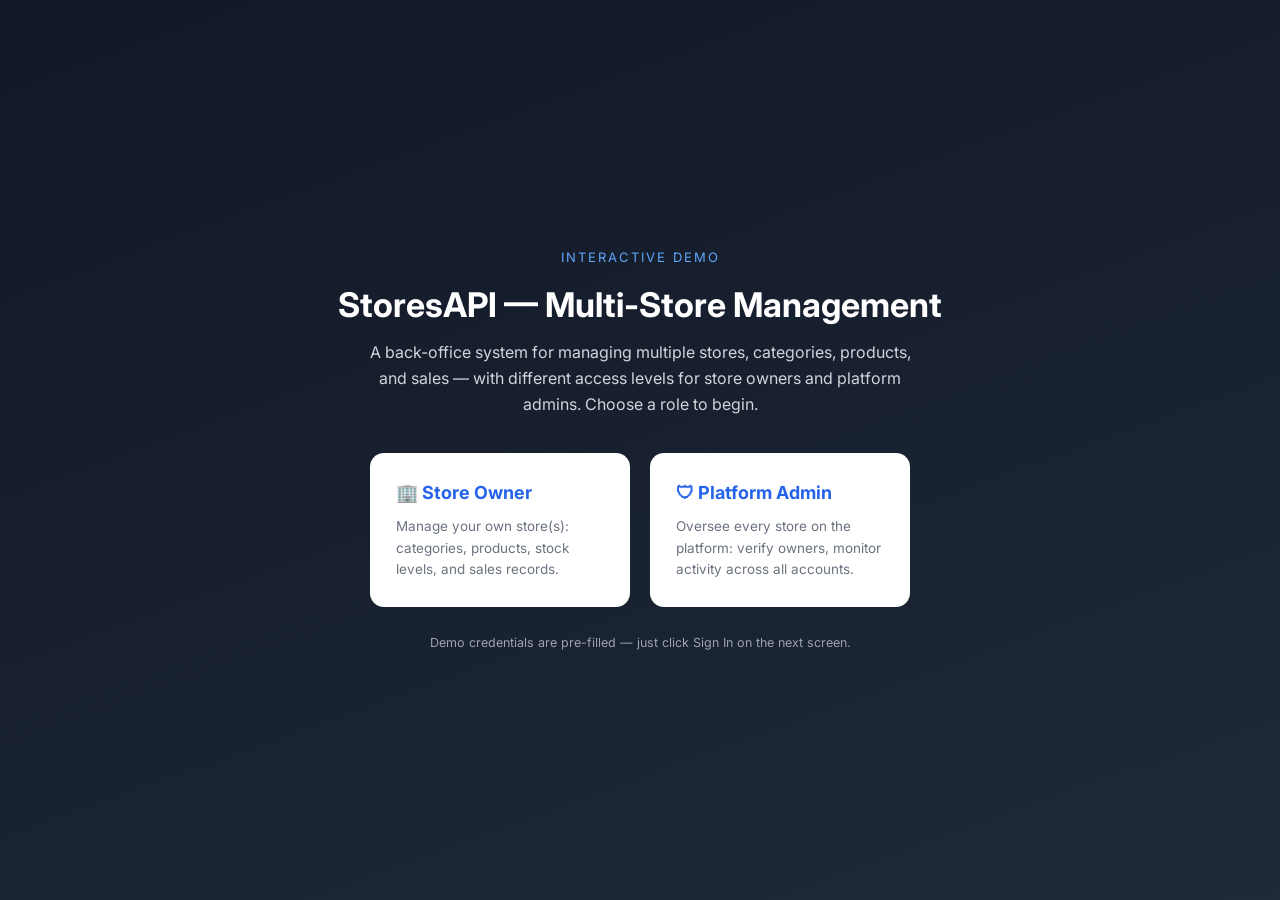
==== index.html @ e863efb7 "Standardized Demo" ====
<!DOCTYPE html>
<html lang="en">
<head>
  <meta charset="UTF-8">
  <meta name="viewport" content="width=device-width, initial-scale=1.0">
  <title>StoresAPI - Web Demo</title>
  <link rel="preconnect" href="https://fonts.googleapis.com">
  <link rel="preconnect" href="https://fonts.gstatic.com" crossorigin>
  <link href="https://fonts.googleapis.com/css2?family=Inter:wght@400;500;600;700&display=swap" rel="stylesheet">
  <link rel="stylesheet" href="assets/css/styles.css">
</head>
<body>
  <!-- App will be rendered here by JavaScript -->

  <script>
    function dcwEnterStore(role){
      document.getElementById('dcwNavigator').remove();
      try{ window.dcwPreferredRole = role; }catch(e){}
    }
    document.addEventListener('DOMContentLoaded', function () {
      // Injected AFTER app.js's synchronous render so it isn't wiped by
      // showLogin()/showDashboard()'s document.body.innerHTML reset.
      var nav = document.createElement('div');
      nav.id = 'dcwNavigator';
      nav.style.cssText = 'position:fixed;inset:0;background:linear-gradient(160deg,#111827,#1F2937);z-index:9999;display:flex;flex-direction:column;align-items:center;justify-content:center;padding:32px;color:#fff;font-family:\'Inter\',sans-serif;';
      nav.innerHTML = '<div style="font-size:13px;letter-spacing:2px;text-transform:uppercase;color:#60A5FA;margin-bottom:10px;">Interactive Demo</div>' +
        '<h1 style="font-size:34px;font-weight:700;margin-bottom:8px;text-align:center;">StoresAPI &mdash; Multi-Store Management</h1>' +
        '<p style="color:#D1D5DB;margin-bottom:36px;text-align:center;max-width:560px;">A back-office system for managing multiple stores, categories, products, and sales &mdash; with different access levels for store owners and platform admins. Choose a role to begin.</p>' +
        '<div style="display:flex;gap:20px;flex-wrap:wrap;justify-content:center;max-width:700px;">' +
        '<div onclick="dcwEnterStore(\'owner\')" style="background:#fff;color:#111827;border-radius:14px;padding:24px;width:260px;cursor:pointer;transition:.2s;border:2px solid transparent;" onmouseover="this.style.borderColor=\'#60A5FA\'" onmouseout="this.style.borderColor=\'transparent\'">' +
        '<h3 style="font-size:18px;margin-bottom:8px;color:#2563EB;">&#127970; Store Owner</h3>' +
        '<p style="font-size:13.5px;color:#6B7280;">Manage your own store(s): categories, products, stock levels, and sales records.</p></div>' +
        '<div onclick="dcwEnterStore(\'admin\')" style="background:#fff;color:#111827;border-radius:14px;padding:24px;width:260px;cursor:pointer;transition:.2s;border:2px solid transparent;" onmouseover="this.style.borderColor=\'#60A5FA\'" onmouseout="this.style.borderColor=\'transparent\'">' +
        '<h3 style="font-size:18px;margin-bottom:8px;color:#2563EB;">&#128737; Platform Admin</h3>' +
        '<p style="font-size:13.5px;color:#6B7280;">Oversee every store on the platform: verify owners, monitor activity across all accounts.</p></div>' +
        '</div>' +
        '<div style="margin-top:26px;font-size:12.5px;color:#9CA3AF;text-align:center;">Demo credentials are pre-filled &mdash; just click Sign In on the next screen.</div>';
      document.body.appendChild(nav);

      // If a session is already active (returning to dashboard), skip the navigator.
      try{ if (api.getSession()) nav.remove(); }catch(e){}
    });
  </script>

  <script>
    document.addEventListener('DOMContentLoaded', function () {
      var badge = document.createElement('div');
      badge.id = 'dcwPoweredBy';
      badge.style.cssText = 'position:fixed;bottom:18px;right:18px;z-index:1000;background:rgba(15,23,42,0.75);color:#f1f5f9;font-size:11.5px;padding:7px 12px;border-radius:20px;letter-spacing:.2px;font-family:inherit;';
      badge.innerHTML = 'Powered by <a href="https://theloftitsolutions.com" target="_blank" rel="noopener" style="color:#f1f5f9;">The Loft IT Solutions</a>';
      document.body.appendChild(badge);
    });
  </script>

  <script src="assets/js/utils.js"></script>
  <script src="assets/js/api.js"></script>
  <script src="assets/js/app.js"></script>
</body>
</html>
---- assets/css/styles.css ----
/* ============================================
   StoresAPI Web Demo - Main Stylesheet
   ============================================ */

:root {
  --primary: #4f46e5;
  --primary-dark: #4338ca;
  --primary-light: #e0e7ff;
  --secondary: #06b6d4;
  --success: #10b981;
  --warning: #f59e0b;
  --danger: #ef4444;
  --dark: #1e293b;
  --gray-50: #f8fafc;
  --gray-100: #f1f5f9;
  --gray-200: #e2e8f0;
  --gray-300: #cbd5e1;
  --gray-400: #94a3b8;
  --gray-500: #64748b;
  --gray-600: #475569;
  --gray-700: #334155;
  --gray-800: #1e293b;
  --gray-900: #0f172a;
  --shadow-sm: 0 1px 2px 0 rgb(0 0 0 / 0.05);
  --shadow: 0 1px 3px 0 rgb(0 0 0 / 0.1), 0 1px 2px -1px rgb(0 0 0 / 0.1);
  --shadow-md: 0 4px 6px -1px rgb(0 0 0 / 0.1), 0 2px 4px -2px rgb(0 0 0 / 0.1);
  --shadow-lg: 0 10px 15px -3px rgb(0 0 0 / 0.1), 0 4px 6px -4px rgb(0 0 0 / 0.1);
  --radius: 0.5rem;
  --radius-lg: 0.75rem;
  --transition: all 0.2s ease;
}

* { margin: 0; padding: 0; box-sizing: border-box; }

html { scroll-behavior: smooth; }

body {
  font-family: 'Inter', -apple-system, BlinkMacSystemFont, 'Segoe UI', Roboto, sans-serif;
  background: var(--gray-50);
  color: var(--gray-800);
  line-height: 1.6;
  min-height: 100vh;
}

/* Layout */
.app-container {
  display: flex;
  min-height: 100vh;
}

/* Sidebar */
.sidebar {
  width: 260px;
  background: var(--gray-900);
  color: white;
  display: flex;
  flex-direction: column;
  position: fixed;
  height: 100vh;
  left: 0;
  top: 0;
  z-index: 100;
  transition: var(--transition);
}

.sidebar-brand {
  padding: 1.5rem;
  border-bottom: 1px solid var(--gray-700);
  display: flex;
  align-items: center;
  gap: 0.75rem;
}

.sidebar-brand .logo {
  width: 36px;
  height: 36px;
  background: var(--primary);
  border-radius: var(--radius);
  display: flex;
  align-items: center;
  justify-content: center;
  font-weight: 700;
  font-size: 1.1rem;
}

.sidebar-brand h1 {
  font-size: 1.1rem;
  font-weight: 600;
}

.sidebar-nav {
  flex: 1;
  padding: 1rem 0.75rem;
  overflow-y: auto;
}

.nav-section {
  margin-bottom: 1.5rem;
}

.nav-section-title {
  font-size: 0.65rem;
  text-transform: uppercase;
  letter-spacing: 0.1em;
  color: var(--gray-400);
  padding: 0 0.75rem;
  margin-bottom: 0.5rem;
}

.nav-item {
  display: flex;
  align-items: center;
  gap: 0.75rem;
  padding: 0.6rem 0.75rem;
  border-radius: var(--radius);
  color: var(--gray-300);
  text-decoration: none;
  font-size: 0.875rem;
  transition: var(--transition);
  cursor: pointer;
  border: none;
  background: none;
  width: 100%;
  text-align: left;
}

.nav-item:hover,
.nav-item.active {
  background: var(--gray-700);
  color: white;
}

.nav-item .icon {
  width: 20px;
  height: 20px;
  opacity: 0.7;
}

.nav-item:hover .icon,
.nav-item.active .icon {
  opacity: 1;
}

.sidebar-footer {
  padding: 1rem 1.5rem;
  border-top: 1px solid var(--gray-700);
  font-size: 0.75rem;
  color: var(--gray-400);
}

/* Main Content */
.main-content {
  flex: 1;
  margin-left: 260px;
  display: flex;
  flex-direction: column;
  min-height: 100vh;
}

/* Top Bar */
.top-bar {
  background: white;
  border-bottom: 1px solid var(--gray-200);
  padding: 0.875rem 1.5rem;
  display: flex;
  align-items: center;
  justify-content: space-between;
  position: sticky;
  top: 0;
  z-index: 50;
}

.top-bar-left {
  display: flex;
  align-items: center;
  gap: 1rem;
}

.page-title {
  font-size: 1.25rem;
  font-weight: 600;
  color: var(--gray-800);
}

.breadcrumb {
  display: flex;
  align-items: center;
  gap: 0.5rem;
  font-size: 0.875rem;
  color: var(--gray-500);
}

.breadcrumb a {
  color: var(--primary);
  text-decoration: none;
}

.breadcrumb a:hover {
  text-decoration: underline;
}

.top-bar-right {
  display: flex;
  align-items: center;
  gap: 1rem;
}

.user-badge {
  display: flex;
  align-items: center;
  gap: 0.5rem;
  padding: 0.4rem 0.75rem;
  background: var(--gray-100);
  border-radius: var(--radius);
  font-size: 0.875rem;
}

.user-badge img {
  width: 28px;
  height: 28px;
  border-radius: 50%;
  object-fit: cover;
}

/* Content Area */
.content-area {
  flex: 1;
  padding: 1.5rem;
  overflow-y: auto;
}

/* Cards */
.card {
  background: white;
  border-radius: var(--radius-lg);
  border: 1px solid var(--gray-200);
  box-shadow: var(--shadow-sm);
  overflow: hidden;
}

.card-header {
  padding: 1.25rem 1.5rem;
  border-bottom: 1px solid var(--gray-200);
  display: flex;
  align-items: center;
  justify-content: space-between;
}

.card-header h2 {
  font-size: 1rem;
  font-weight: 600;
}

.card-body {
  padding: 1.5rem;
}

.card-footer {
  padding: 1rem 1.5rem;
  border-top: 1px solid var(--gray-200);
  background: var(--gray-50);
}

/* Stats Grid */
.stats-grid {
  display: grid;
  grid-template-columns: repeat(auto-fit, minmax(240px, 1fr));
  gap: 1rem;
  margin-bottom: 1.5rem;
}

.stat-card {
  background: white;
  border-radius: var(--radius-lg);
  border: 1px solid var(--gray-200);
  padding: 1.25rem;
  display: flex;
  align-items: flex-start;
  gap: 1rem;
  transition: var(--transition);
}

.stat-card:hover {
  box-shadow: var(--shadow-md);
  transform: translateY(-2px);
}

.stat-icon {
  width: 48px;
  height: 48px;
  border-radius: var(--radius);
  display: flex;
  align-items: center;
  justify-content: center;
  font-size: 1.25rem;
  flex-shrink: 0;
}

.stat-icon.blue { background: var(--primary-light); color: var(--primary); }
.stat-icon.green { background: #d1fae5; color: var(--success); }
.stat-icon.orange { background: #fef3c7; color: var(--warning); }
.stat-icon.red { background: #fee2e2; color: var(--danger); }
.stat-icon.cyan { background: #cffafe; color: var(--secondary); }
.stat-icon.purple { background: #f3e8ff; color: #9333ea; }

.stat-info h3 {
  font-size: 1.5rem;
  font-weight: 700;
  color: var(--gray-800);
  line-height: 1.2;
}

.stat-info p {
  font-size: 0.875rem;
  color: var(--gray-500);
  margin-top: 0.25rem;
}

.stat-change {
  font-size: 0.75rem;
  margin-top: 0.25rem;
  font-weight: 500;
}

.stat-change.positive { color: var(--success); }
.stat-change.negative { color: var(--danger); }

/* Tables */
.table-container {
  overflow-x: auto;
  border-radius: var(--radius-lg);
  border: 1px solid var(--gray-200);
}

table {
  width: 100%;
  border-collapse: collapse;
  font-size: 0.875rem;
}

thead {
  background: var(--gray-50);
}

th {
  padding: 0.875rem 1rem;
  text-align: left;
  font-weight: 600;
  color: var(--gray-600);
  font-size: 0.75rem;
  text-transform: uppercase;
  letter-spacing: 0.05em;
  border-bottom: 1px solid var(--gray-200);
  white-space: nowrap;
}

td {
  padding: 1rem;
  border-bottom: 1px solid var(--gray-100);
  color: var(--gray-700);
  vertical-align: middle;
}

tr:hover td {
  background: var(--gray-50);
}

tr:last-child td {
  border-bottom: none;
}

/* Status Badges */
.badge {
  display: inline-flex;
  align-items: center;
  gap: 0.375rem;
  padding: 0.25rem 0.625rem;
  border-radius: 9999px;
  font-size: 0.75rem;
  font-weight: 500;
}

.badge::before {
  content: '';
  width: 6px;
  height: 6px;
  border-radius: 50%;
  display: inline-block;
}

.badge-success {
  background: #d1fae5;
  color: #065f46;
}
.badge-success::before { background: var(--success); }

.badge-danger {
  background: #fee2e2;
  color: #991b1b;
}
.badge-danger::before { background: var(--danger); }

.badge-warning {
  background: #fef3c7;
  color: #92400e;
}
.badge-warning::before { background: var(--warning); }

.badge-info {
  background: #dbeafe;
  color: #1e40af;
}
.badge-info::before { background: #3b82f6; }

/* Buttons */
.btn {
  display: inline-flex;
  align-items: center;
  justify-content: center;
  gap: 0.5rem;
  padding: 0.5rem 1rem;
  border-radius: var(--radius);
  font-size: 0.875rem;
  font-weight: 500;
  cursor: pointer;
  transition: var(--transition);
  border: 1px solid transparent;
  text-decoration: none;
  white-space: nowrap;
}

.btn-sm { padding: 0.375rem 0.75rem; font-size: 0.8125rem; }
.btn-lg { padding: 0.625rem 1.25rem; font-size: 1rem; }

.btn-primary {
  background: var(--primary);
  color: white;
  border-color: var(--primary);
}
.btn-primary:hover { background: var(--primary-dark); }

.btn-secondary {
  background: white;
  color: var(--gray-700);
  border-color: var(--gray-300);
}
.btn-secondary:hover { background: var(--gray-50); border-color: var(--gray-400); }

.btn-danger {
  background: var(--danger);
  color: white;
  border-color: var(--danger);
}
.btn-danger:hover { background: #dc2626; }

.btn-success {
  background: var(--success);
  color: white;
  border-color: var(--success);
}
.btn-success:hover { background: #059669; }

.btn-ghost {
  background: transparent;
  color: var(--gray-600);
  border-color: transparent;
}
.btn-ghost:hover { background: var(--gray-100); color: var(--gray-800); }

.btn-icon {
  width: 36px;
  height: 36px;
  padding: 0;
  border-radius: var(--radius);
}

/* Forms */
.form-group {
  margin-bottom: 1rem;
}

.form-group label {
  display: block;
  font-size: 0.875rem;
  font-weight: 500;
  color: var(--gray-700);
  margin-bottom: 0.375rem;
}

.form-group .hint {
  font-size: 0.75rem;
  color: var(--gray-400);
  margin-top: 0.25rem;
}

input[type="text"],
input[type="email"],
input[type="password"],
input[type="number"],
input[type="date"],
select,
textarea {
  width: 100%;
  padding: 0.5rem 0.75rem;
  border: 1px solid var(--gray-300);
  border-radius: var(--radius);
  font-size: 0.875rem;
  color: var(--gray-800);
  background: white;
  transition: var(--transition);
  font-family: inherit;
}

input:focus,
select:focus,
textarea:focus {
  outline: none;
  border-color: var(--primary);
  box-shadow: 0 0 0 3px var(--primary-light);
}

input::placeholder,
textarea::placeholder {
  color: var(--gray-400);
}

input:disabled,
select:disabled {
  background: var(--gray-100);
  cursor: not-allowed;
  color: var(--gray-400);
}

/* Image Upload */
.image-upload {
  border: 2px dashed var(--gray-300);
  border-radius: var(--radius-lg);
  padding: 2rem;
  text-align: center;
  cursor: pointer;
  transition: var(--transition);
  background: var(--gray-50);
}

.image-upload:hover {
  border-color: var(--primary);
  background: var(--primary-light);
}

.image-upload img {
  max-width: 120px;
  max-height: 120px;
  border-radius: var(--radius);
  object-fit: cover;
  margin-bottom: 0.75rem;
}

.image-upload p {
  font-size: 0.875rem;
  color: var(--gray-500);
}

/* Modal */
.modal-overlay {
  position: fixed;
  inset: 0;
  background: rgba(0, 0, 0, 0.5);
  display: flex;
  align-items: center;
  justify-content: center;
  z-index: 200;
  opacity: 0;
  visibility: hidden;
  transition: var(--transition);
}

.modal-overlay.active {
  opacity: 1;
  visibility: visible;
}

.modal {
  background: white;
  border-radius: var(--radius-lg);
  box-shadow: var(--shadow-lg);
  width: 100%;
  max-width: 520px;
  max-height: 90vh;
  overflow: hidden;
  display: flex;
  flex-direction: column;
  transform: scale(0.95);
  transition: var(--transition);
}

.modal-overlay.active .modal {
  transform: scale(1);
}

.modal-header {
  padding: 1.25rem 1.5rem;
  border-bottom: 1px solid var(--gray-200);
  display: flex;
  align-items: center;
  justify-content: space-between;
}

.modal-header h3 {
  font-size: 1.125rem;
  font-weight: 600;
}

.modal-close {
  background: none;
  border: none;
  font-size: 1.25rem;
  color: var(--gray-400);
  cursor: pointer;
  width: 32px;
  height: 32px;
  display: flex;
  align-items: center;
  justify-content: center;
  border-radius: var(--radius);
  transition: var(--transition);
}

.modal-close:hover {
  background: var(--gray-100);
  color: var(--gray-700);
}

.modal-body {
  padding: 1.5rem;
  overflow-y: auto;
  flex: 1;
}

.modal-footer {
  padding: 1rem 1.5rem;
  border-top: 1px solid var(--gray-200);
  display: flex;
  justify-content: flex-end;
  gap: 0.75rem;
}

/* Grid Layouts */
.grid-2 { display: grid; grid-template-columns: repeat(2, 1fr); gap: 1rem; }
.grid-3 { display: grid; grid-template-columns: repeat(3, 1fr); gap: 1rem; }
.grid-4 { display: grid; grid-template-columns: repeat(4, 1fr); gap: 1rem; }

@media (max-width: 1024px) {
  .grid-4 { grid-template-columns: repeat(2, 1fr); }
}

@media (max-width: 768px) {
  .grid-3, .grid-4 { grid-template-columns: 1fr; }
  .grid-2 { grid-template-columns: 1fr; }
}

/* Product / Store Cards */
.item-card {
  background: white;
  border-radius: var(--radius-lg);
  border: 1px solid var(--gray-200);
  overflow: hidden;
  transition: var(--transition);
}

.item-card:hover {
  box-shadow: var(--shadow-md);
  transform: translateY(-2px);
}

.item-card-image {
  width: 100%;
  height: 180px;
  object-fit: cover;
  background: var(--gray-100);
}

.item-card-body {
  padding: 1rem;
}

.item-card-title {
  font-size: 1rem;
  font-weight: 600;
  color: var(--gray-800);
  margin-bottom: 0.25rem;
}

.item-card-subtitle {
  font-size: 0.875rem;
  color: var(--gray-500);
  margin-bottom: 0.75rem;
}

.item-card-meta {
  display: flex;
  align-items: center;
  justify-content: space-between;
  font-size: 0.875rem;
}

.item-card-price {
  font-weight: 700;
  color: var(--primary);
  font-size: 1.125rem;
}

.item-card-stock {
  font-size: 0.75rem;
  color: var(--gray-500);
}

.item-card-actions {
  display: flex;
  gap: 0.5rem;
  padding: 0.75rem 1rem;
  border-top: 1px solid var(--gray-100);
  background: var(--gray-50);
}

/* Empty State */
.empty-state {
  text-align: center;
  padding: 3rem 1.5rem;
  color: var(--gray-400);
}

.empty-state .icon {
  font-size: 3rem;
  margin-bottom: 1rem;
  opacity: 0.5;
}

.empty-state h3 {
  font-size: 1.125rem;
  color: var(--gray-600);
  margin-bottom: 0.5rem;
}

.empty-state p {
  font-size: 0.875rem;
  max-width: 400px;
  margin: 0 auto;
}

/* Toast Notifications */
.toast-container {
  position: fixed;
  top: 1rem;
  right: 1rem;
  z-index: 300;
  display: flex;
  flex-direction: column;
  gap: 0.5rem;
}

.toast {
  background: white;
  border-radius: var(--radius);
  box-shadow: var(--shadow-lg);
  padding: 1rem 1.25rem;
  display: flex;
  align-items: center;
  gap: 0.75rem;
  min-width: 300px;
  max-width: 400px;
  animation: slideIn 0.3s ease;
  border-left: 4px solid;
}

.toast.success { border-left-color: var(--success); }
.toast.error { border-left-color: var(--danger); }
.toast.warning { border-left-color: var(--warning); }
.toast.info { border-left-color: var(--primary); }

.toast-icon {
  width: 24px;
  height: 24px;
  border-radius: 50%;
  display: flex;
  align-items: center;
  justify-content: center;
  font-size: 0.875rem;
  flex-shrink: 0;
}

.toast.success .toast-icon { background: #d1fae5; color: var(--success); }
.toast.error .toast-icon { background: #fee2e2; color: var(--danger); }
.toast.warning .toast-icon { background: #fef3c7; color: var(--warning); }
.toast.info .toast-icon { background: var(--primary-light); color: var(--primary); }

.toast-content {
  flex: 1;
}

.toast-title {
  font-weight: 600;
  font-size: 0.875rem;
  color: var(--gray-800);
}

.toast-message {
  font-size: 0.8125rem;
  color: var(--gray-500);
  margin-top: 0.125rem;
}

.toast-close {
  background: none;
  border: none;
  color: var(--gray-400);
  cursor: pointer;
  font-size: 1rem;
  padding: 0.25rem;
}

@keyframes slideIn {
  from { transform: translateX(100%); opacity: 0; }
  to { transform: translateX(0); opacity: 1; }
}

@keyframes slideOut {
  from { transform: translateX(0); opacity: 1; }
  to { transform: translateX(100%); opacity: 0; }
}

.toast.hiding {
  animation: slideOut 0.3s ease forwards;
}

/* Search & Filter Bar */
.filter-bar {
  display: flex;
  align-items: center;
  gap: 0.75rem;
  margin-bottom: 1.25rem;
  flex-wrap: wrap;
}

.search-box {
  position: relative;
  flex: 1;
  min-width: 200px;
  max-width: 400px;
}

.search-box input {
  padding-left: 2.5rem;
}

.search-box .search-icon {
  position: absolute;
  left: 0.75rem;
  top: 50%;
  transform: translateY(-50%);
  color: var(--gray-400);
  font-size: 0.875rem;
}

/* Pagination */
.pagination {
  display: flex;
  align-items: center;
  gap: 0.25rem;
  justify-content: center;
  margin-top: 1.5rem;
}

.pagination button {
  min-width: 36px;
  height: 36px;
  display: flex;
  align-items: center;
  justify-content: center;
  border: 1px solid var(--gray-200);
  background: white;
  border-radius: var(--radius);
  font-size: 0.875rem;
  color: var(--gray-600);
  cursor: pointer;
  transition: var(--transition);
}

.pagination button:hover:not(:disabled) {
  background: var(--gray-50);
  border-color: var(--gray-300);
}

.pagination button.active {
  background: var(--primary);
  color: white;
  border-color: var(--primary);
}

.pagination button:disabled {
  opacity: 0.5;
  cursor: not-allowed;
}

/* Login Page */
.login-page {
  min-height: 100vh;
  display: flex;
  align-items: center;
  justify-content: center;
  background: linear-gradient(135deg, var(--primary) 0%, var(--primary-dark) 100%);
  padding: 1rem;
}

.login-card {
  background: white;
  border-radius: var(--radius-lg);
  box-shadow: var(--shadow-lg);
  width: 100%;
  max-width: 420px;
  padding: 2.5rem;
}

.login-card .logo {
  text-align: center;
  margin-bottom: 1.5rem;
}

.login-card .logo-icon {
  width: 56px;
  height: 56px;
  background: var(--primary);
  border-radius: var(--radius);
  display: inline-flex;
  align-items: center;
  justify-content: center;
  color: white;
  font-size: 1.5rem;
  font-weight: 700;
  margin-bottom: 1rem;
}

.login-card h2 {
  text-align: center;
  font-size: 1.5rem;
  font-weight: 700;
  margin-bottom: 0.25rem;
}

.login-card .subtitle {
  text-align: center;
  color: var(--gray-500);
  font-size: 0.875rem;
  margin-bottom: 1.5rem;
}

.login-card .role-tabs {
  display: flex;
  gap: 0.5rem;
  margin-bottom: 1.5rem;
  background: var(--gray-100);
  padding: 0.25rem;
  border-radius: var(--radius);
}

.login-card .role-tab {
  flex: 1;
  padding: 0.5rem;
  text-align: center;
  border-radius: var(--radius);
  border: none;
  background: none;
  font-size: 0.875rem;
  font-weight: 500;
  color: var(--gray-600);
  cursor: pointer;
  transition: var(--transition);
}

.login-card .role-tab.active {
  background: white;
  color: var(--primary);
  box-shadow: var(--shadow-sm);
}

/* Responsive */
@media (max-width: 1024px) {
  .sidebar {
    transform: translateX(-100%);
  }
  .sidebar.open {
    transform: translateX(0);
  }
  .main-content {
    margin-left: 0;
  }
  .menu-toggle {
    display: flex;
  }
}

@media (min-width: 1025px) {
  .menu-toggle {
    display: none;
  }
}

/* Utility */
.text-center { text-align: center; }
.text-right { text-align: right; }
.text-primary { color: var(--primary); }
.text-success { color: var(--success); }
.text-danger { color: var(--danger); }
.text-warning { color: var(--warning); }
.text-muted { color: var(--gray-500); }

.font-bold { font-weight: 700; }
.font-semibold { font-weight: 600; }
.font-medium { font-weight: 500; }

.text-sm { font-size: 0.875rem; }
.text-xs { font-size: 0.75rem; }
.text-lg { font-size: 1.125rem; }
.text-xl { font-size: 1.25rem; }

.mb-0 { margin-bottom: 0; }
.mb-1 { margin-bottom: 0.5rem; }
.mb-2 { margin-bottom: 1rem; }
.mb-3 { margin-bottom: 1.5rem; }
.mb-4 { margin-bottom: 2rem; }

.mt-1 { margin-top: 0.5rem; }
.mt-2 { margin-top: 1rem; }
.mt-3 { margin-top: 1.5rem; }

.gap-1 { gap: 0.5rem; }
.gap-2 { gap: 1rem; }
.gap-3 { gap: 1.5rem; }

.flex { display: flex; }
.flex-col { flex-direction: column; }
.items-center { align-items: center; }
.justify-between { justify-content: space-between; }
.justify-end { justify-content: flex-end; }
.flex-1 { flex: 1; }

.w-full { width: 100%; }
.h-full { height: 100%; }

.hidden { display: none; }

/* Loading Spinner */
.spinner {
  width: 20px;
  height: 20px;
  border: 2px solid var(--gray-200);
  border-top-color: var(--primary);
  border-radius: 50%;
  animation: spin 0.8s linear infinite;
}

@keyframes spin {
  to { transform: rotate(360deg); }
}

/* Avatar */
.avatar {
  width: 40px;
  height: 40px;
  border-radius: 50%;
  object-fit: cover;
  background: var(--gray-200);
}

.avatar-sm { width: 32px; height: 32px; }
.avatar-lg { width: 56px; height: 56px; }

.avatar-initials {
  width: 40px;
  height: 40px;
  border-radius: 50%;
  background: var(--primary);
  color: white;
  display: flex;
  align-items: center;
  justify-content: center;
  font-weight: 600;
  font-size: 0.875rem;
}

/* Divider */
.divider {
  height: 1px;
  background: var(--gray-200);
  margin: 1.5rem 0;
}

/* Scrollbar */
::-webkit-scrollbar {
  width: 6px;
  height: 6px;
}
::-webkit-scrollbar-track {
  background: transparent;
}
::-webkit-scrollbar-thumb {
  background: var(--gray-300);
  border-radius: 3px;
}
::-webkit-scrollbar-thumb:hover {
  background: var(--gray-400);
}
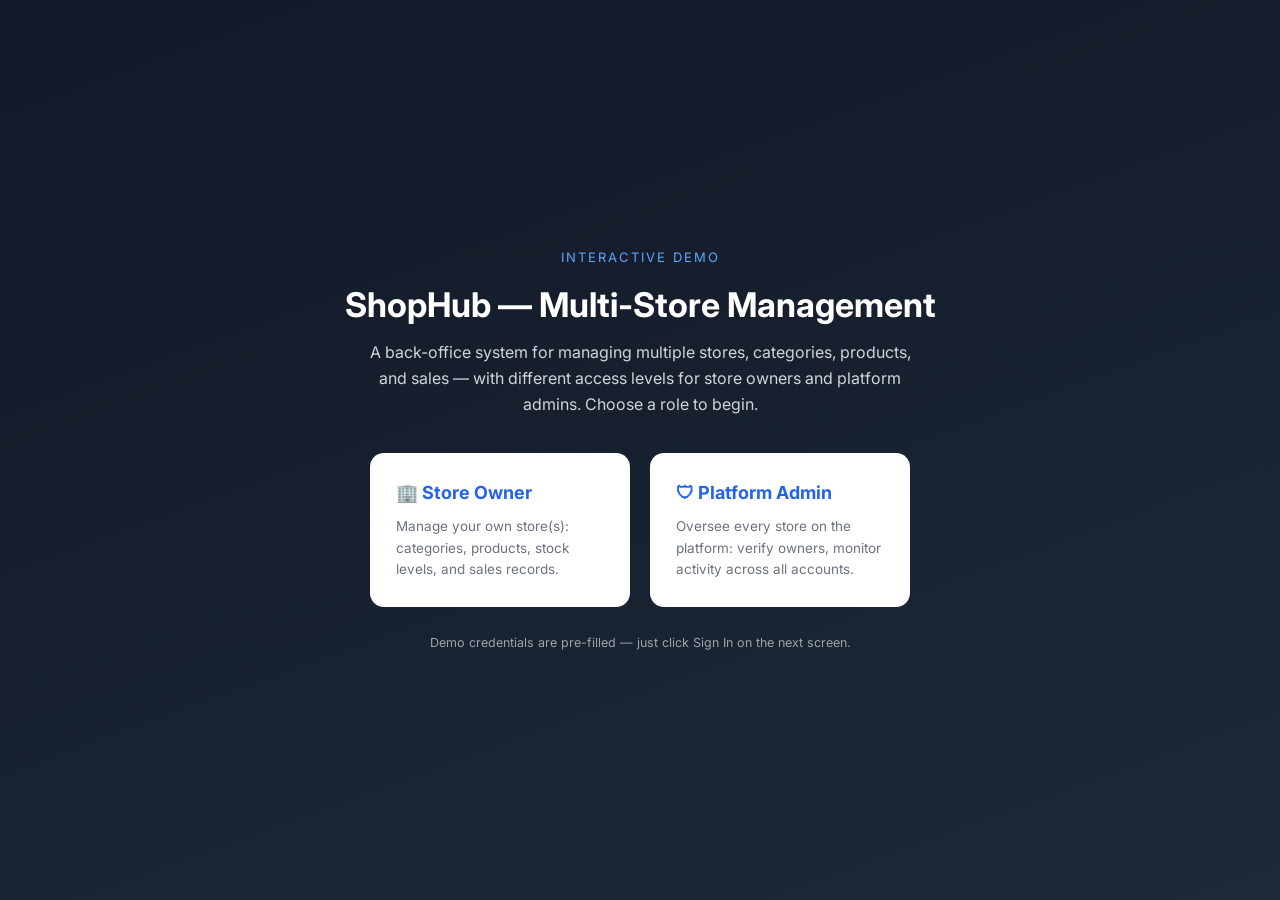
==== commit 3ee7bc90: "Branding Fixes" ====
--- a/index.html
+++ b/index.html
@@ -3,7 +3,7 @@
 <head>
   <meta charset="UTF-8">
   <meta name="viewport" content="width=device-width, initial-scale=1.0">
-  <title>StoresAPI - Web Demo</title>
+  <title>ShopHub - Web Demo</title>
   <link rel="preconnect" href="https://fonts.googleapis.com">
   <link rel="preconnect" href="https://fonts.gstatic.com" crossorigin>
   <link href="https://fonts.googleapis.com/css2?family=Inter:wght@400;500;600;700&display=swap" rel="stylesheet">
@@ -24,7 +24,7 @@
       nav.id = 'dcwNavigator';
       nav.style.cssText = 'position:fixed;inset:0;background:linear-gradient(160deg,#111827,#1F2937);z-index:9999;display:flex;flex-direction:column;align-items:center;justify-content:center;padding:32px;color:#fff;font-family:\'Inter\',sans-serif;';
       nav.innerHTML = '<div style="font-size:13px;letter-spacing:2px;text-transform:uppercase;color:#60A5FA;margin-bottom:10px;">Interactive Demo</div>' +
-        '<h1 style="font-size:34px;font-weight:700;margin-bottom:8px;text-align:center;">StoresAPI &mdash; Multi-Store Management</h1>' +
+        '<h1 style="font-size:34px;font-weight:700;margin-bottom:8px;text-align:center;">ShopHub &mdash; Multi-Store Management</h1>' +
         '<p style="color:#D1D5DB;margin-bottom:36px;text-align:center;max-width:560px;">A back-office system for managing multiple stores, categories, products, and sales &mdash; with different access levels for store owners and platform admins. Choose a role to begin.</p>' +
         '<div style="display:flex;gap:20px;flex-wrap:wrap;justify-content:center;max-width:700px;">' +
         '<div onclick="dcwEnterStore(\'owner\')" style="background:#fff;color:#111827;border-radius:14px;padding:24px;width:260px;cursor:pointer;transition:.2s;border:2px solid transparent;" onmouseover="this.style.borderColor=\'#60A5FA\'" onmouseout="this.style.borderColor=\'transparent\'">' +
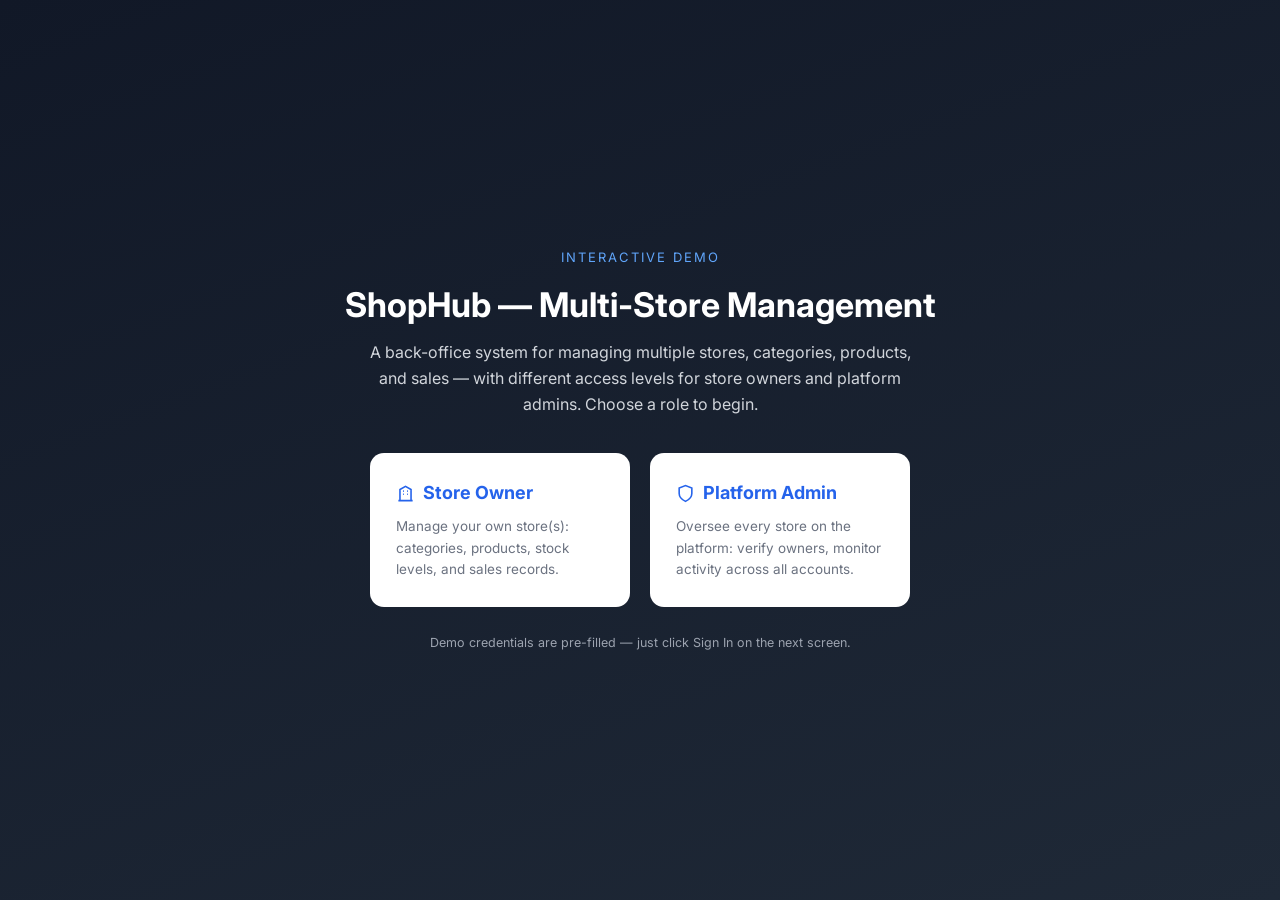
==== commit 39ec6c0f: "Iconography" ====
--- a/index.html
+++ b/index.html
@@ -28,10 +28,10 @@
         '<p style="color:#D1D5DB;margin-bottom:36px;text-align:center;max-width:560px;">A back-office system for managing multiple stores, categories, products, and sales &mdash; with different access levels for store owners and platform admins. Choose a role to begin.</p>' +
         '<div style="display:flex;gap:20px;flex-wrap:wrap;justify-content:center;max-width:700px;">' +
         '<div onclick="dcwEnterStore(\'owner\')" style="background:#fff;color:#111827;border-radius:14px;padding:24px;width:260px;cursor:pointer;transition:.2s;border:2px solid transparent;" onmouseover="this.style.borderColor=\'#60A5FA\'" onmouseout="this.style.borderColor=\'transparent\'">' +
-        '<h3 style="font-size:18px;margin-bottom:8px;color:#2563EB;">&#127970; Store Owner</h3>' +
+        '<h3 style="font-size:18px;margin-bottom:8px;color:#2563EB;display:flex;align-items:center;gap:8px;"><svg width="19" height="19" viewBox="0 0 24 24" fill="none" stroke="currentColor" stroke-width="2"><path d="M3 21h18M5 21V7l7-4 7 4v14M9 9h1m-1 4h1m4-4h1m-1 4h1"/></svg> Store Owner</h3>' +
         '<p style="font-size:13.5px;color:#6B7280;">Manage your own store(s): categories, products, stock levels, and sales records.</p></div>' +
         '<div onclick="dcwEnterStore(\'admin\')" style="background:#fff;color:#111827;border-radius:14px;padding:24px;width:260px;cursor:pointer;transition:.2s;border:2px solid transparent;" onmouseover="this.style.borderColor=\'#60A5FA\'" onmouseout="this.style.borderColor=\'transparent\'">' +
-        '<h3 style="font-size:18px;margin-bottom:8px;color:#2563EB;">&#128737; Platform Admin</h3>' +
+        '<h3 style="font-size:18px;margin-bottom:8px;color:#2563EB;display:flex;align-items:center;gap:8px;"><svg width="19" height="19" viewBox="0 0 24 24" fill="none" stroke="currentColor" stroke-width="2"><path d="M12 22s8-4 8-10V5l-8-3-8 3v7c0 6 8 10 8 10z"/></svg> Platform Admin</h3>' +
         '<p style="font-size:13.5px;color:#6B7280;">Oversee every store on the platform: verify owners, monitor activity across all accounts.</p></div>' +
         '</div>' +
         '<div style="margin-top:26px;font-size:12.5px;color:#9CA3AF;text-align:center;">Demo credentials are pre-filled &mdash; just click Sign In on the next screen.</div>';
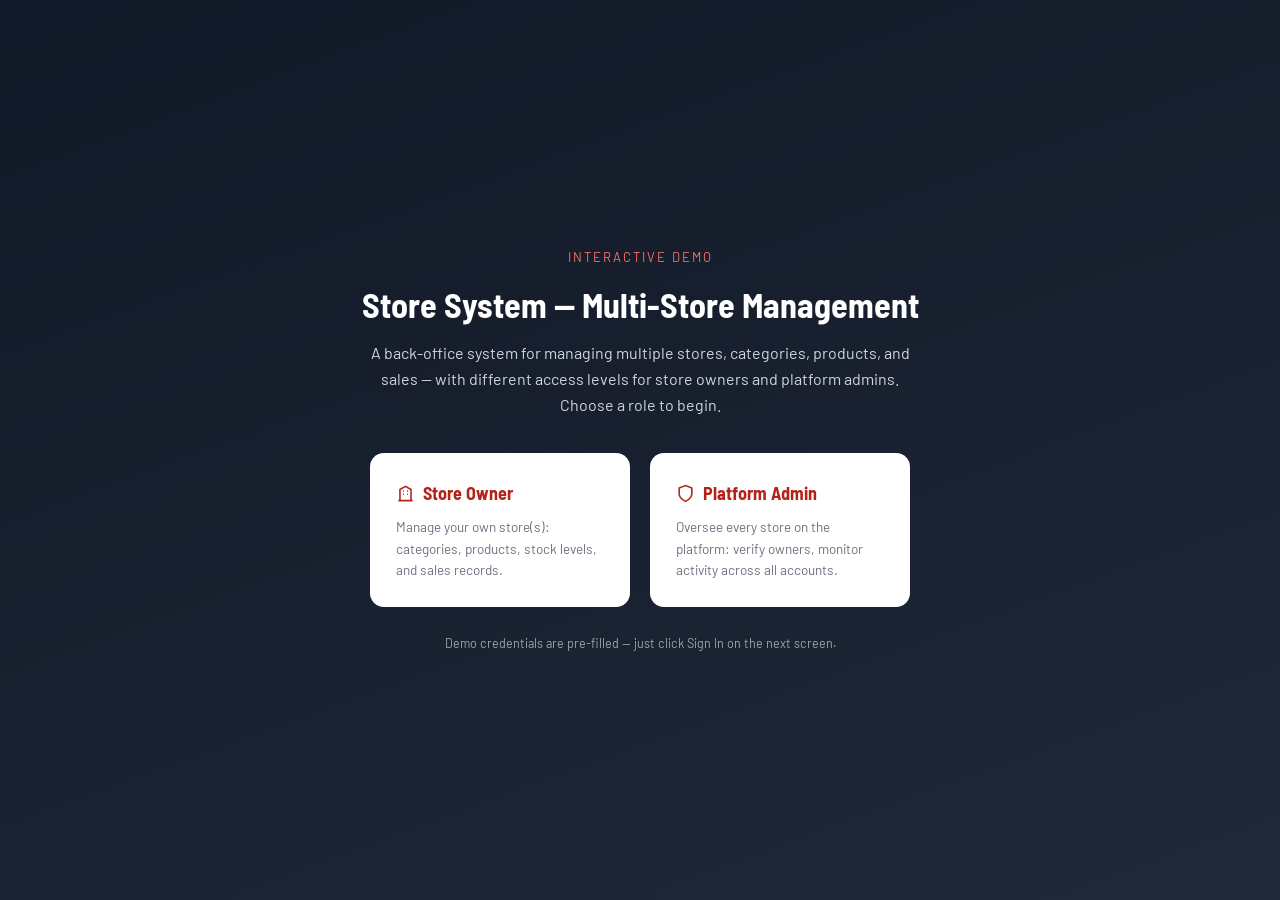
==== commit 3434cfa2: "Demo identity pass: new palette and fonts, neutral sample data Co-Authored-By: Claude Sonnet 5.5 <no" ====
--- a/index.html
+++ b/index.html
@@ -3,10 +3,10 @@
 <head>
   <meta charset="UTF-8">
   <meta name="viewport" content="width=device-width, initial-scale=1.0">
-  <title>ShopHub - Web Demo</title>
+  <title>Store System - Web Demo</title>
   <link rel="preconnect" href="https://fonts.googleapis.com">
   <link rel="preconnect" href="https://fonts.gstatic.com" crossorigin>
-  <link href="https://fonts.googleapis.com/css2?family=Inter:wght@400;500;600;700&display=swap" rel="stylesheet">
+  <link href="https://fonts.googleapis.com/css2?family=Barlow+Semi+Condensed:wght@500;600;700&family=Barlow:wght@400;500;600;700&display=swap" rel="stylesheet">
   <link rel="stylesheet" href="assets/css/styles.css">
 </head>
 <body>
@@ -22,16 +22,16 @@
       // showLogin()/showDashboard()'s document.body.innerHTML reset.
       var nav = document.createElement('div');
       nav.id = 'dcwNavigator';
-      nav.style.cssText = 'position:fixed;inset:0;background:linear-gradient(160deg,#111827,#1F2937);z-index:9999;display:flex;flex-direction:column;align-items:center;justify-content:center;padding:32px;color:#fff;font-family:\'Inter\',sans-serif;';
-      nav.innerHTML = '<div style="font-size:13px;letter-spacing:2px;text-transform:uppercase;color:#60A5FA;margin-bottom:10px;">Interactive Demo</div>' +
-        '<h1 style="font-size:34px;font-weight:700;margin-bottom:8px;text-align:center;">ShopHub &mdash; Multi-Store Management</h1>' +
+      nav.style.cssText = 'position:fixed;inset:0;background:linear-gradient(160deg,#111827,#1F2937);z-index:9999;display:flex;flex-direction:column;align-items:center;justify-content:center;padding:32px;color:#fff;font-family:\'Barlow\',sans-serif;';
+      nav.innerHTML = '<div style="font-size:13px;letter-spacing:2px;text-transform:uppercase;color:#f97066;margin-bottom:10px;">Interactive Demo</div>' +
+        '<h1 style="font-size:34px;font-weight:700;margin-bottom:8px;text-align:center;">Store System &mdash; Multi-Store Management</h1>' +
         '<p style="color:#D1D5DB;margin-bottom:36px;text-align:center;max-width:560px;">A back-office system for managing multiple stores, categories, products, and sales &mdash; with different access levels for store owners and platform admins. Choose a role to begin.</p>' +
         '<div style="display:flex;gap:20px;flex-wrap:wrap;justify-content:center;max-width:700px;">' +
-        '<div onclick="dcwEnterStore(\'owner\')" style="background:#fff;color:#111827;border-radius:14px;padding:24px;width:260px;cursor:pointer;transition:.2s;border:2px solid transparent;" onmouseover="this.style.borderColor=\'#60A5FA\'" onmouseout="this.style.borderColor=\'transparent\'">' +
-        '<h3 style="font-size:18px;margin-bottom:8px;color:#2563EB;display:flex;align-items:center;gap:8px;"><svg width="19" height="19" viewBox="0 0 24 24" fill="none" stroke="currentColor" stroke-width="2"><path d="M3 21h18M5 21V7l7-4 7 4v14M9 9h1m-1 4h1m4-4h1m-1 4h1"/></svg> Store Owner</h3>' +
+        '<div onclick="dcwEnterStore(\'owner\')" style="background:#fff;color:#111827;border-radius:14px;padding:24px;width:260px;cursor:pointer;transition:.2s;border:2px solid transparent;" onmouseover="this.style.borderColor=\'#f97066\'" onmouseout="this.style.borderColor=\'transparent\'">' +
+        '<h3 style="font-size:18px;margin-bottom:8px;color:#b42318;display:flex;align-items:center;gap:8px;"><svg width="19" height="19" viewBox="0 0 24 24" fill="none" stroke="currentColor" stroke-width="2"><path d="M3 21h18M5 21V7l7-4 7 4v14M9 9h1m-1 4h1m4-4h1m-1 4h1"/></svg> Store Owner</h3>' +
         '<p style="font-size:13.5px;color:#6B7280;">Manage your own store(s): categories, products, stock levels, and sales records.</p></div>' +
-        '<div onclick="dcwEnterStore(\'admin\')" style="background:#fff;color:#111827;border-radius:14px;padding:24px;width:260px;cursor:pointer;transition:.2s;border:2px solid transparent;" onmouseover="this.style.borderColor=\'#60A5FA\'" onmouseout="this.style.borderColor=\'transparent\'">' +
-        '<h3 style="font-size:18px;margin-bottom:8px;color:#2563EB;display:flex;align-items:center;gap:8px;"><svg width="19" height="19" viewBox="0 0 24 24" fill="none" stroke="currentColor" stroke-width="2"><path d="M12 22s8-4 8-10V5l-8-3-8 3v7c0 6 8 10 8 10z"/></svg> Platform Admin</h3>' +
+        '<div onclick="dcwEnterStore(\'admin\')" style="background:#fff;color:#111827;border-radius:14px;padding:24px;width:260px;cursor:pointer;transition:.2s;border:2px solid transparent;" onmouseover="this.style.borderColor=\'#f97066\'" onmouseout="this.style.borderColor=\'transparent\'">' +
+        '<h3 style="font-size:18px;margin-bottom:8px;color:#b42318;display:flex;align-items:center;gap:8px;"><svg width="19" height="19" viewBox="0 0 24 24" fill="none" stroke="currentColor" stroke-width="2"><path d="M12 22s8-4 8-10V5l-8-3-8 3v7c0 6 8 10 8 10z"/></svg> Platform Admin</h3>' +
         '<p style="font-size:13.5px;color:#6B7280;">Oversee every store on the platform: verify owners, monitor activity across all accounts.</p></div>' +
         '</div>' +
         '<div style="margin-top:26px;font-size:12.5px;color:#9CA3AF;text-align:center;">Demo credentials are pre-filled &mdash; just click Sign In on the next screen.</div>';
--- a/assets/css/styles.css
+++ b/assets/css/styles.css
@@ -1,12 +1,14 @@
+/* DEMO IDENTITY (Oct 2026): crimson #B42318 (dark #912018) + charcoal #344054 on light gray;
+   Barlow Semi Condensed (headings) + Barlow (body). Replaced an indigo/cyan + Inter set that read close to The Loft's blues. */
 /* ============================================
    StoresAPI Web Demo - Main Stylesheet
    ============================================ */
 
 :root {
-  --primary: #4f46e5;
-  --primary-dark: #4338ca;
-  --primary-light: #e0e7ff;
-  --secondary: #06b6d4;
+  --primary: #b42318;
+  --primary-dark: #912018;
+  --primary-light: #fee4e2;
+  --secondary: #344054;
   --success: #10b981;
   --warning: #f59e0b;
   --danger: #ef4444;
@@ -35,7 +37,7 @@
 html { scroll-behavior: smooth; }
 
 body {
-  font-family: 'Inter', -apple-system, BlinkMacSystemFont, 'Segoe UI', Roboto, sans-serif;
+  font-family: 'Barlow', -apple-system, BlinkMacSystemFont, 'Segoe UI', Roboto, sans-serif;
   background: var(--gray-50);
   color: var(--gray-800);
   line-height: 1.6;
@@ -410,7 +412,7 @@
   background: #dbeafe;
   color: #1e40af;
 }
-.badge-info::before { background: #3b82f6; }
+.badge-info::before { background: #d92d20; }
 
 /* Buttons */
 .btn {
@@ -1109,3 +1111,7 @@
 ::-webkit-scrollbar-thumb:hover {
   background: var(--gray-400);
 }
+
+
+/* Display font for headings */
+h1, h2, h3, h4 { font-family: 'Barlow Semi Condensed', 'Barlow', sans-serif; }
